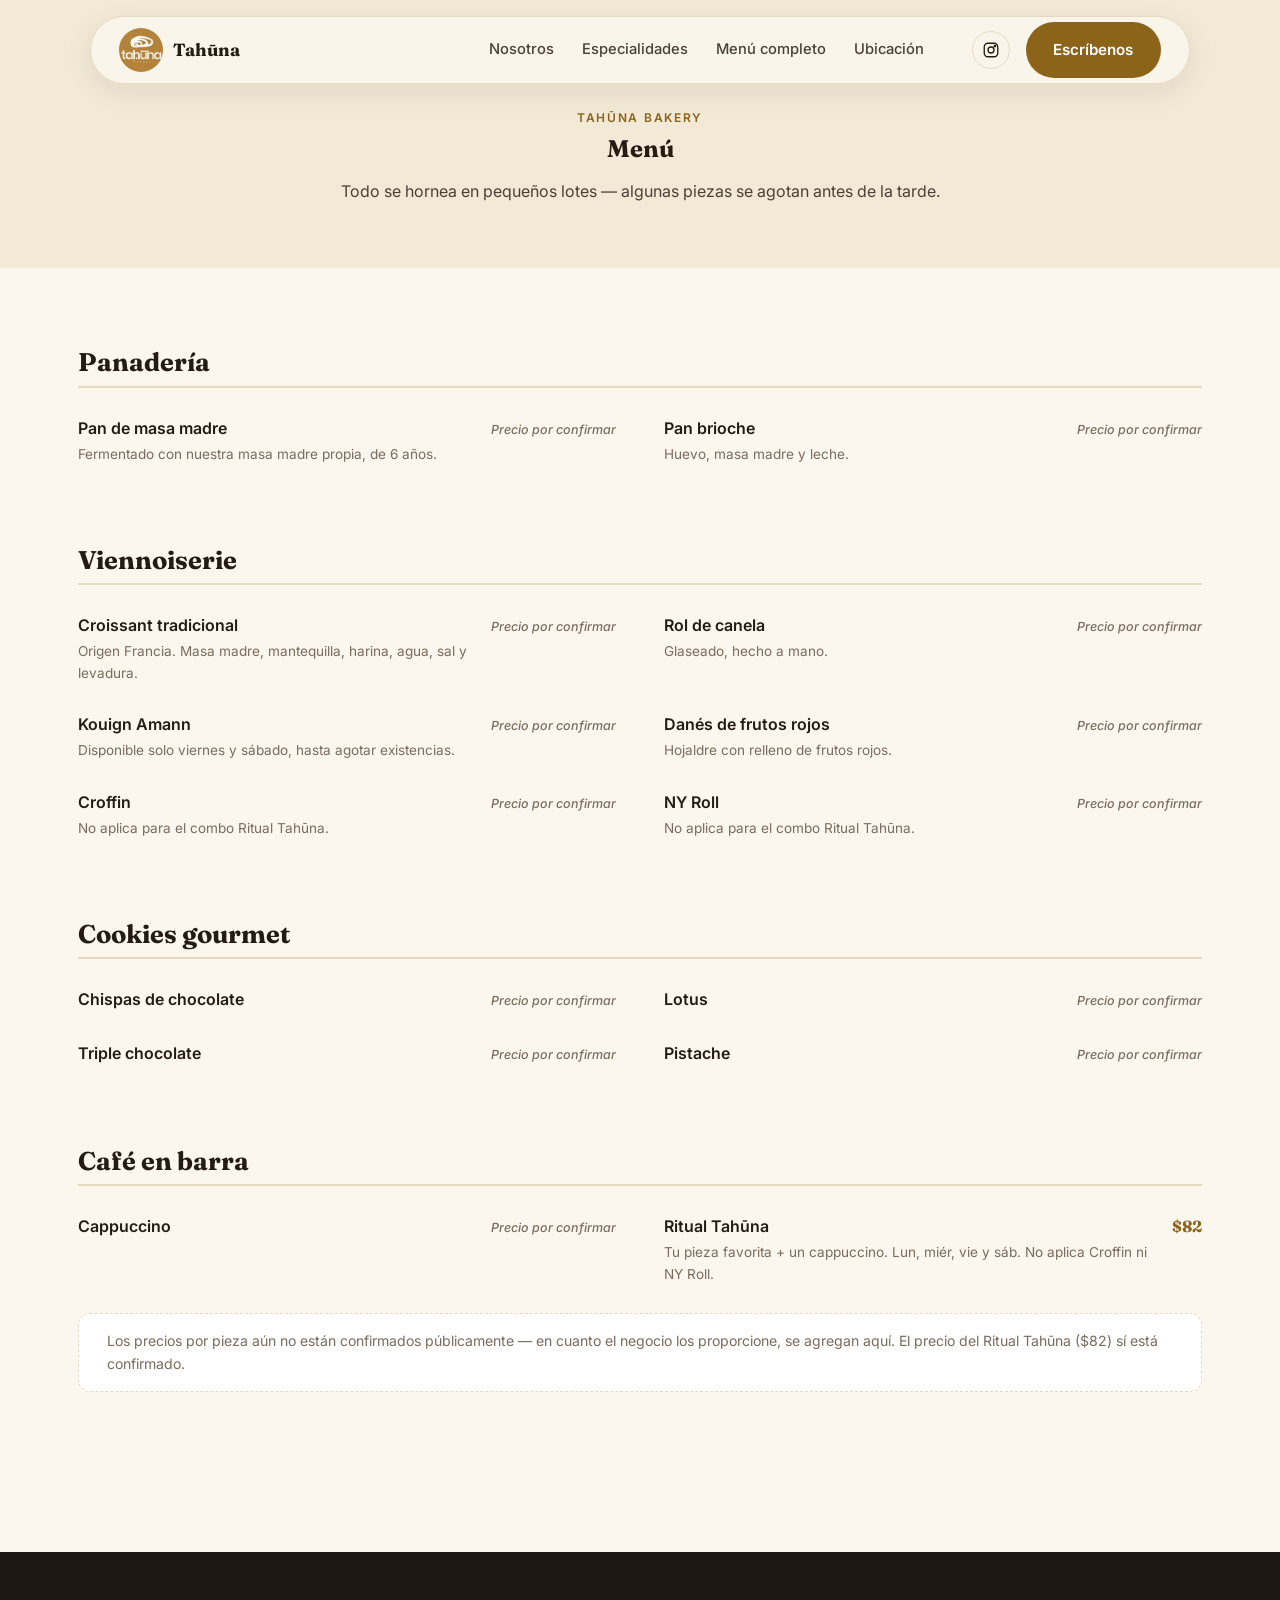
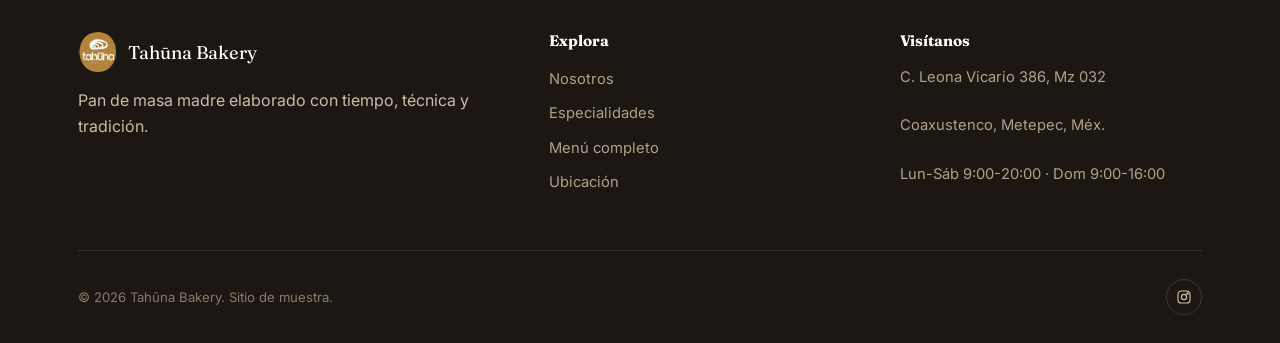
==== menu.html @ 84d8efd6 "Sitio demo de Tahuna Bakery: landing + menú Panadería artesanal en Metepec (@tahuna.panaderia). Cont" ====
<meta charset="UTF-8">
<meta name="viewport" content="width=device-width, initial-scale=1.0">
<title>Menú — Tahūna Bakery</title>

<link rel="preconnect" href="https://fonts.googleapis.com">
<link rel="preconnect" href="https://fonts.gstatic.com" crossorigin>
<link href="https://fonts.googleapis.com/css2?family=Fraunces:ital,wght@0,600;0,700;1,600&family=Inter:wght@400;500;600;700&family=Caveat:wght@600&display=swap" rel="stylesheet">

<meta name="description" content="Menú de Tahūna Bakery en Metepec: pan de masa madre, viennoiserie, cookies gourmet y café en barra. Escríbenos por Instagram para pedidos.">

<link rel="canonical" href="https://tahuna-panaderia.a01771796.workers.dev/menu.html">

<meta property="og:type" content="website">
<meta property="og:site_name" content="Tahūna Bakery">
<meta property="og:title" content="Menú — Tahūna Bakery">
<meta property="og:description" content="Pan de masa madre, viennoiserie, cookies gourmet y café en barra, hechos a mano en Metepec.">
<meta property="og:url" content="https://tahuna-panaderia.a01771796.workers.dev/menu.html">
<meta property="og:image" content="https://tahuna-panaderia.a01771796.workers.dev/images/og-image.jpg">
<meta property="og:image:secure_url" content="https://tahuna-panaderia.a01771796.workers.dev/images/og-image.jpg">
<meta property="og:image:type" content="image/jpeg">
<meta property="og:image:width" content="1200">
<meta property="og:image:height" content="630">
<meta property="og:locale" content="es_MX">

<meta name="twitter:card" content="summary_large_image">
<meta name="twitter:title" content="Menú — Tahūna Bakery">
<meta name="twitter:description" content="Pan de masa madre, viennoiserie, cookies gourmet y café en barra, hechos a mano en Metepec.">
<meta name="twitter:image" content="https://tahuna-panaderia.a01771796.workers.dev/images/og-image.jpg">

<link rel="icon" type="image/png" sizes="32x32" href="images/favicon-32.png">
<link rel="icon" type="image/png" sizes="64x64" href="images/favicon-64.png">
<link rel="apple-touch-icon" sizes="180x180" href="images/favicon-180.png">
<link rel="stylesheet" href="style.css">

<!--
  PENDIENTE: los precios individuales por pieza no están confirmados en el
  Instagram de @tahuna.panaderia (no los publican). El único precio real
  confirmado es el combo "Ritual Tahūna" ($82, pieza + cappuccino, ver post
  fijado / historia destacada). No se inventaron precios individuales — se
  muestran marcados como "Precio por confirmar" hasta que el negocio los
  proporcione.
-->

<body>

  <header class="site-header">
    <div class="container">
      <a href="index.html" class="brand">
        <img src="images/logo.jpg" alt="Tahūna Bakery">
        <span>Tahūna</span>
      </a>

      <nav class="main-nav" id="main-nav">
        <ul class="nav-links">
          <li><a href="index.html#nosotros">Nosotros</a></li>
          <li><a href="index.html#catalogo">Especialidades</a></li>
          <li><a href="menu.html">Menú completo</a></li>
          <li><a href="index.html#ubicacion">Ubicación</a></li>
        </ul>
        <div class="header-actions">
          <a class="social-icon" href="https://www.instagram.com/tahuna.panaderia/" target="_blank" rel="noopener" aria-label="Instagram de Tahūna Bakery">
            <svg viewBox="0 0 24 24" fill="none" stroke="currentColor" stroke-width="1.8"><rect x="3" y="3" width="18" height="18" rx="5"/><circle cx="12" cy="12" r="4"/><circle cx="17.2" cy="6.8" r="1"/></svg>
          </a>
          <a class="btn btn-primary" href="https://ig.me/m/tahuna.panaderia" target="_blank" rel="noopener">Escríbenos</a>
        </div>
      </nav>

      <button class="nav-toggle" id="nav-toggle" aria-expanded="false" aria-controls="main-nav" aria-label="Abrir menú">
        <span></span><span></span><span></span>
      </button>
    </div>
  </header>

  <main>
    <section class="menu-hero">
      <div class="container">
        <span class="eyebrow">Tahūna Bakery</span>
        <h1>Menú</h1>
        <p>Todo se hornea en pequeños lotes — algunas piezas se agotan antes de la tarde.</p>
      </div>
    </section>

    <section>
      <div class="container">

        <div class="menu-category">
          <div class="menu-category-head">
            <h2>Panadería</h2>
          </div>
          <div class="menu-items">
            <div class="menu-item">
              <span class="menu-item-name">Pan de masa madre
                <span class="menu-item-desc">Fermentado con nuestra masa madre propia, de 6 años.</span>
              </span>
              <span class="menu-item-price pending">Precio por confirmar</span>
            </div>
            <div class="menu-item">
              <span class="menu-item-name">Pan brioche
                <span class="menu-item-desc">Huevo, masa madre y leche.</span>
              </span>
              <span class="menu-item-price pending">Precio por confirmar</span>
            </div>
          </div>
        </div>

        <div class="menu-category">
          <div class="menu-category-head">
            <h2>Viennoiserie</h2>
          </div>
          <div class="menu-items">
            <div class="menu-item">
              <span class="menu-item-name">Croissant tradicional
                <span class="menu-item-desc">Origen Francia. Masa madre, mantequilla, harina, agua, sal y levadura.</span>
              </span>
              <span class="menu-item-price pending">Precio por confirmar</span>
            </div>
            <div class="menu-item">
              <span class="menu-item-name">Rol de canela
                <span class="menu-item-desc">Glaseado, hecho a mano.</span>
              </span>
              <span class="menu-item-price pending">Precio por confirmar</span>
            </div>
            <div class="menu-item">
              <span class="menu-item-name">Kouign Amann
                <span class="menu-item-desc">Disponible solo viernes y sábado, hasta agotar existencias.</span>
              </span>
              <span class="menu-item-price pending">Precio por confirmar</span>
            </div>
            <div class="menu-item">
              <span class="menu-item-name">Danés de frutos rojos
                <span class="menu-item-desc">Hojaldre con relleno de frutos rojos.</span>
              </span>
              <span class="menu-item-price pending">Precio por confirmar</span>
            </div>
            <div class="menu-item">
              <span class="menu-item-name">Croffin
                <span class="menu-item-desc">No aplica para el combo Ritual Tahūna.</span>
              </span>
              <span class="menu-item-price pending">Precio por confirmar</span>
            </div>
            <div class="menu-item">
              <span class="menu-item-name">NY Roll
                <span class="menu-item-desc">No aplica para el combo Ritual Tahūna.</span>
              </span>
              <span class="menu-item-price pending">Precio por confirmar</span>
            </div>
          </div>
        </div>

        <div class="menu-category">
          <div class="menu-category-head">
            <h2>Cookies gourmet</h2>
          </div>
          <div class="menu-items">
            <div class="menu-item">
              <span class="menu-item-name">Chispas de chocolate</span>
              <span class="menu-item-price pending">Precio por confirmar</span>
            </div>
            <div class="menu-item">
              <span class="menu-item-name">Lotus</span>
              <span class="menu-item-price pending">Precio por confirmar</span>
            </div>
            <div class="menu-item">
              <span class="menu-item-name">Triple chocolate</span>
              <span class="menu-item-price pending">Precio por confirmar</span>
            </div>
            <div class="menu-item">
              <span class="menu-item-name">Pistache</span>
              <span class="menu-item-price pending">Precio por confirmar</span>
            </div>
          </div>
        </div>

        <div class="menu-category">
          <div class="menu-category-head">
            <h2>Café en barra</h2>
          </div>
          <div class="menu-items">
            <div class="menu-item">
              <span class="menu-item-name">Cappuccino</span>
              <span class="menu-item-price pending">Precio por confirmar</span>
            </div>
            <div class="menu-item">
              <span class="menu-item-name">Ritual Tahūna
                <span class="menu-item-desc">Tu pieza favorita + un cappuccino. Lun, miér, vie y sáb. No aplica Croffin ni NY Roll.</span>
              </span>
              <span class="menu-item-price">$82</span>
            </div>
          </div>
          <p class="menu-callout">Los precios por pieza aún no están confirmados públicamente — en cuanto el negocio los proporcione, se agregan aquí. El precio del Ritual Tahūna ($82) sí está confirmado.</p>
        </div>

      </div>
    </section>
  </main>

  <footer class="site-footer">
    <div class="container">
      <div class="footer-grid">
        <div>
          <div class="footer-brand">
            <img src="images/logo.jpg" alt="Tahūna Bakery">
            <span>Tahūna Bakery</span>
          </div>
          <p>Pan de masa madre elaborado con tiempo, técnica y tradición.</p>
        </div>
        <div class="footer-col">
          <h4>Explora</h4>
          <ul>
            <li><a href="index.html#nosotros">Nosotros</a></li>
            <li><a href="index.html#catalogo">Especialidades</a></li>
            <li><a href="menu.html">Menú completo</a></li>
            <li><a href="index.html#ubicacion">Ubicación</a></li>
          </ul>
        </div>
        <div class="footer-col">
          <h4>Visítanos</h4>
          <ul>
            <li><p>C. Leona Vicario 386, Mz 032</p></li>
            <li><p>Coaxustenco, Metepec, Méx.</p></li>
            <li><p>Lun-Sáb 9:00-20:00 · Dom 9:00-16:00</p></li>
          </ul>
        </div>
      </div>
      <div class="footer-bottom">
        <span>© 2026 Tahūna Bakery. Sitio de muestra.</span>
        <div class="footer-social">
          <a href="https://www.instagram.com/tahuna.panaderia/" target="_blank" rel="noopener" aria-label="Instagram">
            <svg viewBox="0 0 24 24" fill="none" stroke="currentColor" stroke-width="1.8"><rect x="3" y="3" width="18" height="18" rx="5"/><circle cx="12" cy="12" r="4"/><circle cx="17.2" cy="6.8" r="1"/></svg>
          </a>
        </div>
      </div>
    </div>
  </footer>

  <script src="script.js"></script>
</body>
---- style.css ----
/* =========================================================
   Tahūna Bakery — design tokens
   Paleta tomada del logo real (@tahuna.panaderia): dorado mostaza,
   negro cálido, crema. Tipografía redefinida abajo.
   ========================================================= */
:root {
  --color-bg: #fbf7ef;
  --color-panel: #f3e9d7;
  --color-footer: #1c1712;
  --color-border: #e6d9bf;
  --color-heading: #241c14;
  --color-text: #4a4038;
  --color-text-soft: #7a6c5d;
  --color-white: #ffffff;

  --color-accent: #c08a2e;      /* decorativo, iconos, bordes — no usar en texto pequeño */
  --color-accent-dark: #8c6419; /* botones / links — contraste AA sobre claro y sobre blanco */
  --color-accent-soft: #eddcb8;

  --font-display: "Fraunces", "Georgia", serif;
  --font-body: "Inter", system-ui, -apple-system, sans-serif;
  --font-hand: "Caveat", "Segoe Print", cursive;

  --space-xs: 0.5rem;
  --space-sm: 1rem;
  --space-md: 1.75rem;
  --space-lg: 3rem;
  --space-xl: 5rem;

  --content-max: 1180px;
  --radius: 12px;
  --radius-lg: 24px;
  --transition: 0.25s ease;

  --header-gap: 1rem;
  --header-height: 68px;
  --header-clearance: calc(var(--header-height) + var(--header-gap) * 2 + 0.5rem);
}

* { box-sizing: border-box; }
html { scroll-behavior: smooth; }

body {
  margin: 0;
  background: var(--color-bg);
  color: var(--color-text);
  font-family: var(--font-body);
  line-height: 1.6;
  -webkit-font-smoothing: antialiased;
}

img { max-width: 100%; display: block; }

a { color: inherit; text-decoration: none; }

.container {
  max-width: var(--content-max);
  margin: 0 auto;
  padding: 0 var(--space-md);
}

h1, h2, h3, h4 {
  font-family: var(--font-display);
  color: var(--color-heading);
  line-height: 1.15;
  margin: 0 0 var(--space-sm);
}

h2 { font-size: clamp(1.9rem, 3.5vw, 2.6rem); }
h3 { font-size: 1.3rem; }

p { margin: 0 0 var(--space-sm); }

.eyebrow {
  display: inline-block;
  font-family: var(--font-body);
  font-weight: 600;
  letter-spacing: 0.14em;
  text-transform: uppercase;
  font-size: 0.75rem;
  color: var(--color-accent-dark);
  margin-bottom: var(--space-xs);
}

/* Trazo tipo marcador a mano, para resaltar una palabra clave en títulos */
.doodle-word {
  position: relative;
  display: inline-block;
}
.doodle-word::before {
  content: "";
  position: absolute;
  inset: -0.08em -0.18em -0.14em;
  border: 2px solid var(--color-accent);
  border-radius: 58% 42% 52% 48% / 44% 56% 44% 56%;
  transform: rotate(-2deg);
  pointer-events: none;
}

.btn {
  display: inline-flex;
  align-items: center;
  gap: 0.5rem;
  padding: 0.85rem 1.6rem;
  border-radius: 999px;
  font-weight: 600;
  font-size: 0.95rem;
  border: 2px solid transparent;
  cursor: pointer;
  transition: transform var(--transition), background var(--transition), border-color var(--transition), color var(--transition);
  white-space: nowrap;
}
.btn:hover { transform: translateY(-2px); }

.btn-primary {
  background: var(--color-accent-dark);
  color: var(--color-white);
}
.btn-primary:hover { background: #74500f; }

.btn-secondary {
  background: transparent;
  border-color: var(--color-heading);
  color: var(--color-heading);
}
.btn-secondary:hover { background: var(--color-heading); color: var(--color-white); }

.btn-light {
  background: var(--color-white);
  color: var(--color-heading);
}

/* =========================================================
   Header — pill flotante
   ========================================================= */
.site-header {
  position: fixed;
  top: var(--header-gap);
  left: 50%;
  transform: translateX(-50%);
  z-index: 100;
  width: calc(100% - 2rem);
  max-width: 1100px;
  height: var(--header-height);
  background: rgba(251, 247, 239, 0.85);
  backdrop-filter: blur(10px);
  -webkit-backdrop-filter: blur(10px);
  border: 1px solid var(--color-border);
  border-radius: 999px;
  box-shadow: 0 8px 30px rgba(36, 28, 20, 0.08);
}

.site-header .container {
  height: 100%;
  display: flex;
  align-items: center;
  justify-content: space-between;
  gap: var(--space-sm);
}

.brand {
  display: flex;
  align-items: center;
  gap: 0.6rem;
  font-family: var(--font-display);
  font-weight: 700;
  font-size: 1.1rem;
  color: var(--color-heading);
  flex-shrink: 0;
}
.brand img {
  width: 44px;
  height: 44px;
  border-radius: 50%;
  object-fit: cover;
}

.main-nav {
  display: flex;
  align-items: center;
  gap: var(--space-lg);
}
.nav-links {
  display: flex;
  gap: var(--space-md);
  list-style: none;
  margin: 0;
  padding: 0;
}
.nav-links a {
  font-size: 0.92rem;
  font-weight: 500;
  color: var(--color-text);
  transition: color var(--transition);
}
.nav-links a:hover { color: var(--color-accent-dark); }

.header-actions {
  display: flex;
  align-items: center;
  gap: var(--space-sm);
  flex-shrink: 0;
}

.social-icon {
  display: inline-flex;
  align-items: center;
  justify-content: center;
  width: 38px;
  height: 38px;
  border-radius: 50%;
  border: 1px solid var(--color-border);
  color: var(--color-heading);
  transition: background var(--transition), color var(--transition), border-color var(--transition);
}
.social-icon:hover { background: var(--color-heading); color: var(--color-white); border-color: var(--color-heading); }
.social-icon svg { width: 18px; height: 18px; }

.nav-toggle {
  display: none;
  width: 42px;
  height: 42px;
  border-radius: 50%;
  border: 1px solid var(--color-border);
  background: transparent;
  flex-direction: column;
  align-items: center;
  justify-content: center;
  gap: 5px;
  cursor: pointer;
}
.nav-toggle span {
  width: 18px;
  height: 2px;
  background: var(--color-heading);
  border-radius: 2px;
  transition: transform var(--transition), opacity var(--transition);
}
.nav-toggle[aria-expanded="true"] span:nth-child(1) { transform: translateY(7px) rotate(45deg); }
.nav-toggle[aria-expanded="true"] span:nth-child(2) { opacity: 0; }
.nav-toggle[aria-expanded="true"] span:nth-child(3) { transform: translateY(-7px) rotate(-45deg); }

@media (max-width: 860px) {
  .main-nav {
    position: fixed;
    top: calc(var(--header-clearance));
    left: 1rem;
    right: 1rem;
    background: var(--color-bg);
    border: 1px solid var(--color-border);
    border-radius: var(--radius-lg);
    box-shadow: 0 20px 40px rgba(36, 28, 20, 0.15);
    flex-direction: column;
    align-items: stretch;
    padding: var(--space-md);
    gap: var(--space-md);
    opacity: 0;
    visibility: hidden;
    transform: translateY(-8px);
    transition: opacity var(--transition), transform var(--transition), visibility var(--transition);
  }
  .main-nav.is-open {
    opacity: 1;
    visibility: visible;
    transform: translateY(0);
  }
  .nav-links {
    flex-direction: column;
    gap: var(--space-sm);
  }
  .nav-links a { display: block; padding: 0.4rem 0; font-size: 1.05rem; }
  .header-actions { flex-direction: column; align-items: stretch; }
  .header-actions .btn { justify-content: center; }
  .nav-toggle { display: flex; }
}

/* =========================================================
   Hero
   ========================================================= */
.hero {
  position: relative;
  min-height: 92vh;
  display: flex;
  align-items: center;
  padding-top: var(--header-clearance);
  color: var(--color-white);
  overflow: hidden;
  background: var(--color-footer);
}
.hero-bg {
  position: absolute;
  inset: 0;
  width: 100%;
  height: 100%;
  object-fit: cover;
  object-position: center 35%;
  opacity: 0.55;
}
.hero::after {
  content: "";
  position: absolute;
  inset: 0;
  background: linear-gradient(180deg, rgba(20, 15, 10, 0.55) 0%, rgba(20, 15, 10, 0.35) 40%, rgba(20, 15, 10, 0.85) 100%);
}
.hero .container { position: relative; z-index: 2; }
.hero-content { max-width: 620px; padding: var(--space-lg) 0; }
.hero .eyebrow { color: var(--color-accent-soft); }
.hero h1 {
  color: var(--color-white);
  font-size: clamp(2.6rem, 6vw, 4.2rem);
  margin-bottom: var(--space-sm);
}
.hero-tagline {
  font-size: 1.15rem;
  color: #efe6d4;
  max-width: 480px;
  margin-bottom: var(--space-md);
}
.hero-meta {
  display: flex;
  align-items: center;
  gap: 0.5rem;
  font-size: 0.9rem;
  color: #d8c9ac;
  margin-bottom: var(--space-lg);
}
.hero-actions { display: flex; flex-wrap: wrap; gap: var(--space-sm); }

/* =========================================================
   Secciones generales
   ========================================================= */
section { padding: var(--space-xl) 0; }
.section-panel { background: var(--color-panel); }

.section-head {
  max-width: 620px;
  margin: 0 auto var(--space-lg);
  text-align: center;
}
.section-head p { color: var(--color-text-soft); }

/* Nosotros */
.about-grid {
  display: grid;
  grid-template-columns: 1fr 1fr;
  gap: var(--space-xl);
  align-items: center;
}
.about-media { position: relative; }
.about-media img {
  border-radius: var(--radius-lg);
  width: 100%;
  height: 460px;
  object-fit: cover;
  object-position: center 100%;
}
.about-badge {
  position: absolute;
  bottom: -1.25rem;
  left: -1.25rem;
  background: var(--color-white);
  border-radius: var(--radius);
  box-shadow: 0 12px 30px rgba(36, 28, 20, 0.15);
  padding: 1rem 1.4rem;
  max-width: 220px;
  font-family: var(--font-hand);
  font-size: 1.4rem;
  color: var(--color-accent-dark);
  line-height: 1.15;
  transform: rotate(-3deg);
}
.about-copy .lead { font-size: 1.1rem; color: var(--color-heading); }
.about-facts {
  list-style: none;
  margin: var(--space-md) 0 0;
  padding: 0;
  display: grid;
  gap: 0.9rem;
}
.about-facts li {
  display: flex;
  gap: 0.7rem;
  align-items: flex-start;
  font-size: 0.95rem;
  color: var(--color-text);
}
.about-facts svg {
  flex-shrink: 0;
  width: 20px;
  height: 20px;
  color: var(--color-accent-dark);
  margin-top: 2px;
}

/* Catálogo / especialidades */
.catalog-grid {
  display: grid;
  grid-template-columns: repeat(3, 1fr);
  gap: var(--space-md);
}
.catalog-card {
  background: var(--color-white);
  border: 1px solid var(--color-border);
  border-radius: var(--radius-lg);
  overflow: hidden;
  transition: transform var(--transition), box-shadow var(--transition);
}
.catalog-card:hover { transform: translateY(-4px); box-shadow: 0 16px 34px rgba(36, 28, 20, 0.12); }
.catalog-card-media { height: 210px; overflow: hidden; background: var(--color-panel); }
.catalog-card-media img { width: 100%; height: 100%; object-fit: cover; }
.catalog-card-media img.crop-low { object-position: center 100%; }
.catalog-card-media img.crop-top { object-position: center 15%; }
.catalog-card-body { padding: var(--space-md); }
.catalog-card-body h3 { margin-bottom: 0.35rem; }
.catalog-card-body p { color: var(--color-text-soft); font-size: 0.92rem; margin-bottom: 0.5rem; }
.catalog-tag {
  display: inline-block;
  font-size: 0.72rem;
  font-weight: 700;
  letter-spacing: 0.06em;
  text-transform: uppercase;
  color: var(--color-accent-dark);
  background: var(--color-accent-soft);
  padding: 0.25rem 0.6rem;
  border-radius: 999px;
  margin-bottom: 0.6rem;
}

.catalog-cta { text-align: center; margin-top: var(--space-lg); }

/* Ritual callout */
.ritual {
  background: var(--color-footer);
  color: var(--color-white);
  border-radius: var(--radius-lg);
  padding: var(--space-xl) var(--space-lg);
  display: grid;
  grid-template-columns: 1fr auto;
  gap: var(--space-lg);
  align-items: center;
}
.ritual h2 { color: var(--color-white); }
.ritual p { color: #cbbda3; margin-bottom: 0; }
.ritual-price {
  text-align: center;
  background: var(--color-accent);
  color: var(--color-footer);
  border-radius: var(--radius);
  padding: var(--space-md) var(--space-lg);
}
.ritual-price .amount {
  display: block;
  font-family: var(--font-display);
  font-size: 2.6rem;
  font-weight: 700;
  line-height: 1;
}
.ritual-price .label { font-size: 0.85rem; font-weight: 600; text-transform: uppercase; letter-spacing: 0.05em; }

/* Ubicación */
.location-grid {
  display: grid;
  grid-template-columns: repeat(3, 1fr);
  gap: var(--space-md);
  margin-bottom: var(--space-lg);
}
.location-card {
  background: var(--color-white);
  border: 1px solid var(--color-border);
  border-radius: var(--radius-lg);
  padding: var(--space-md);
}
.location-card svg { width: 26px; height: 26px; color: var(--color-accent-dark); margin-bottom: var(--space-xs); }
.location-card h3 { margin-bottom: 0.4rem; font-size: 1.1rem; }
.location-card p { color: var(--color-text-soft); font-size: 0.92rem; margin-bottom: 0.2rem; }

.map-wrap {
  border-radius: var(--radius-lg);
  overflow: hidden;
  border: 1px solid var(--color-border);
}
.map-placeholder {
  height: 340px;
  display: flex;
  align-items: center;
  justify-content: center;
  background: var(--color-panel);
  background-image: radial-gradient(circle at 20% 30%, rgba(192, 138, 46, 0.18), transparent 45%), radial-gradient(circle at 80% 70%, rgba(192, 138, 46, 0.14), transparent 45%);
}
.map-trigger {
  background: var(--color-white);
  border: 1px solid var(--color-border);
  border-radius: 999px;
  padding: 0.9rem 1.6rem;
  font-weight: 600;
  font-size: 0.95rem;
  cursor: pointer;
  display: inline-flex;
  align-items: center;
  gap: 0.5rem;
  box-shadow: 0 10px 24px rgba(36, 28, 20, 0.1);
  transition: transform var(--transition);
}
.map-trigger:hover { transform: translateY(-2px); }
.map-wrap iframe { display: block; width: 100%; }

/* Footer */
.site-footer {
  background: var(--color-footer);
  color: #cbbda3;
  padding: var(--space-xl) 0 var(--space-md);
}
.footer-grid {
  display: grid;
  grid-template-columns: 1.4fr 1fr 1fr;
  gap: var(--space-lg);
  padding-bottom: var(--space-lg);
  border-bottom: 1px solid rgba(255, 255, 255, 0.1);
}
.footer-brand { display: flex; align-items: center; gap: 0.6rem; margin-bottom: var(--space-sm); }
.footer-brand img { width: 40px; height: 40px; border-radius: 50%; }
.footer-brand span { font-family: var(--font-display); font-size: 1.15rem; color: var(--color-white); }
.footer-col h4 { color: var(--color-white); font-size: 0.95rem; margin-bottom: var(--space-sm); }
.footer-col ul { list-style: none; margin: 0; padding: 0; display: grid; gap: 0.55rem; }
.footer-col a, .footer-col p { color: #b0a288; font-size: 0.92rem; }
.footer-col a:hover { color: var(--color-accent); }
.footer-bottom {
  padding-top: var(--space-md);
  display: flex;
  justify-content: space-between;
  align-items: center;
  flex-wrap: wrap;
  gap: 0.5rem;
  font-size: 0.82rem;
  color: #8a7c65;
}
.footer-social { display: flex; gap: 0.7rem; }
.footer-social a {
  width: 36px; height: 36px;
  border-radius: 50%;
  border: 1px solid rgba(255, 255, 255, 0.15);
  display: inline-flex; align-items: center; justify-content: center;
}
.footer-social svg { width: 16px; height: 16px; color: #cbbda3; }
.footer-social a:hover { background: var(--color-accent); border-color: var(--color-accent); }

/* =========================================================
   menu.html — categorías
   ========================================================= */
.menu-hero {
  padding-top: var(--header-clearance);
  padding-bottom: var(--space-lg);
  text-align: center;
  background: var(--color-panel);
}
.menu-category { margin-bottom: var(--space-xl); }
.menu-category-head {
  display: flex;
  align-items: baseline;
  justify-content: space-between;
  gap: var(--space-sm);
  border-bottom: 2px solid var(--color-border);
  padding-bottom: var(--space-xs);
  margin-bottom: var(--space-md);
}
.menu-category-head h2 { margin-bottom: 0; font-size: 1.6rem; }
.menu-category-note { font-size: 0.85rem; color: var(--color-text-soft); }
.menu-items { display: grid; grid-template-columns: 1fr 1fr; gap: var(--space-md) var(--space-lg); }
.menu-item { display: flex; justify-content: space-between; gap: var(--space-sm); align-items: baseline; }
.menu-item-name { font-weight: 600; color: var(--color-heading); }
.menu-item-desc { display: block; font-weight: 400; color: var(--color-text-soft); font-size: 0.85rem; margin-top: 0.15rem; }
.menu-item-price { font-family: var(--font-display); color: var(--color-accent-dark); font-weight: 700; white-space: nowrap; }
.menu-item-price.pending { font-family: var(--font-body); font-weight: 500; font-size: 0.78rem; color: var(--color-text-soft); font-style: italic; }

.menu-callout {
  background: var(--color-white);
  border: 1px dashed var(--color-border);
  border-radius: var(--radius);
  padding: var(--space-sm) var(--space-md);
  font-size: 0.88rem;
  color: var(--color-text-soft);
  margin-top: var(--space-md);
}

/* =========================================================
   Responsive
   ========================================================= */
@media (max-width: 980px) {
  .about-grid { grid-template-columns: 1fr; }
  .about-media img { height: 340px; }
  .catalog-grid { grid-template-columns: repeat(2, 1fr); }
  .location-grid { grid-template-columns: 1fr 1fr; }
  .footer-grid { grid-template-columns: 1fr 1fr; }
  .ritual { grid-template-columns: 1fr; text-align: center; }
}

@media (max-width: 640px) {
  section { padding: var(--space-lg) 0; }
  .catalog-grid { grid-template-columns: 1fr; }
  .location-grid { grid-template-columns: 1fr; }
  .footer-grid { grid-template-columns: 1fr; gap: var(--space-md); }
  .footer-bottom { flex-direction: column; align-items: flex-start; }
  .hero { min-height: 100vh; }
  .hero-actions { flex-direction: column; align-items: stretch; }
  .hero-actions .btn { justify-content: center; }
  .ritual-price { padding: var(--space-md); }
  .ritual-price .amount { font-size: 2.2rem; }
  .menu-items { grid-template-columns: 1fr; }
  .about-badge { position: static; transform: none; margin-top: var(--space-sm); }
}

@media (max-width: 400px) {
  .container { padding: 0 var(--space-sm); }
  .brand span { display: none; }
  h2 { font-size: 1.6rem; }
}
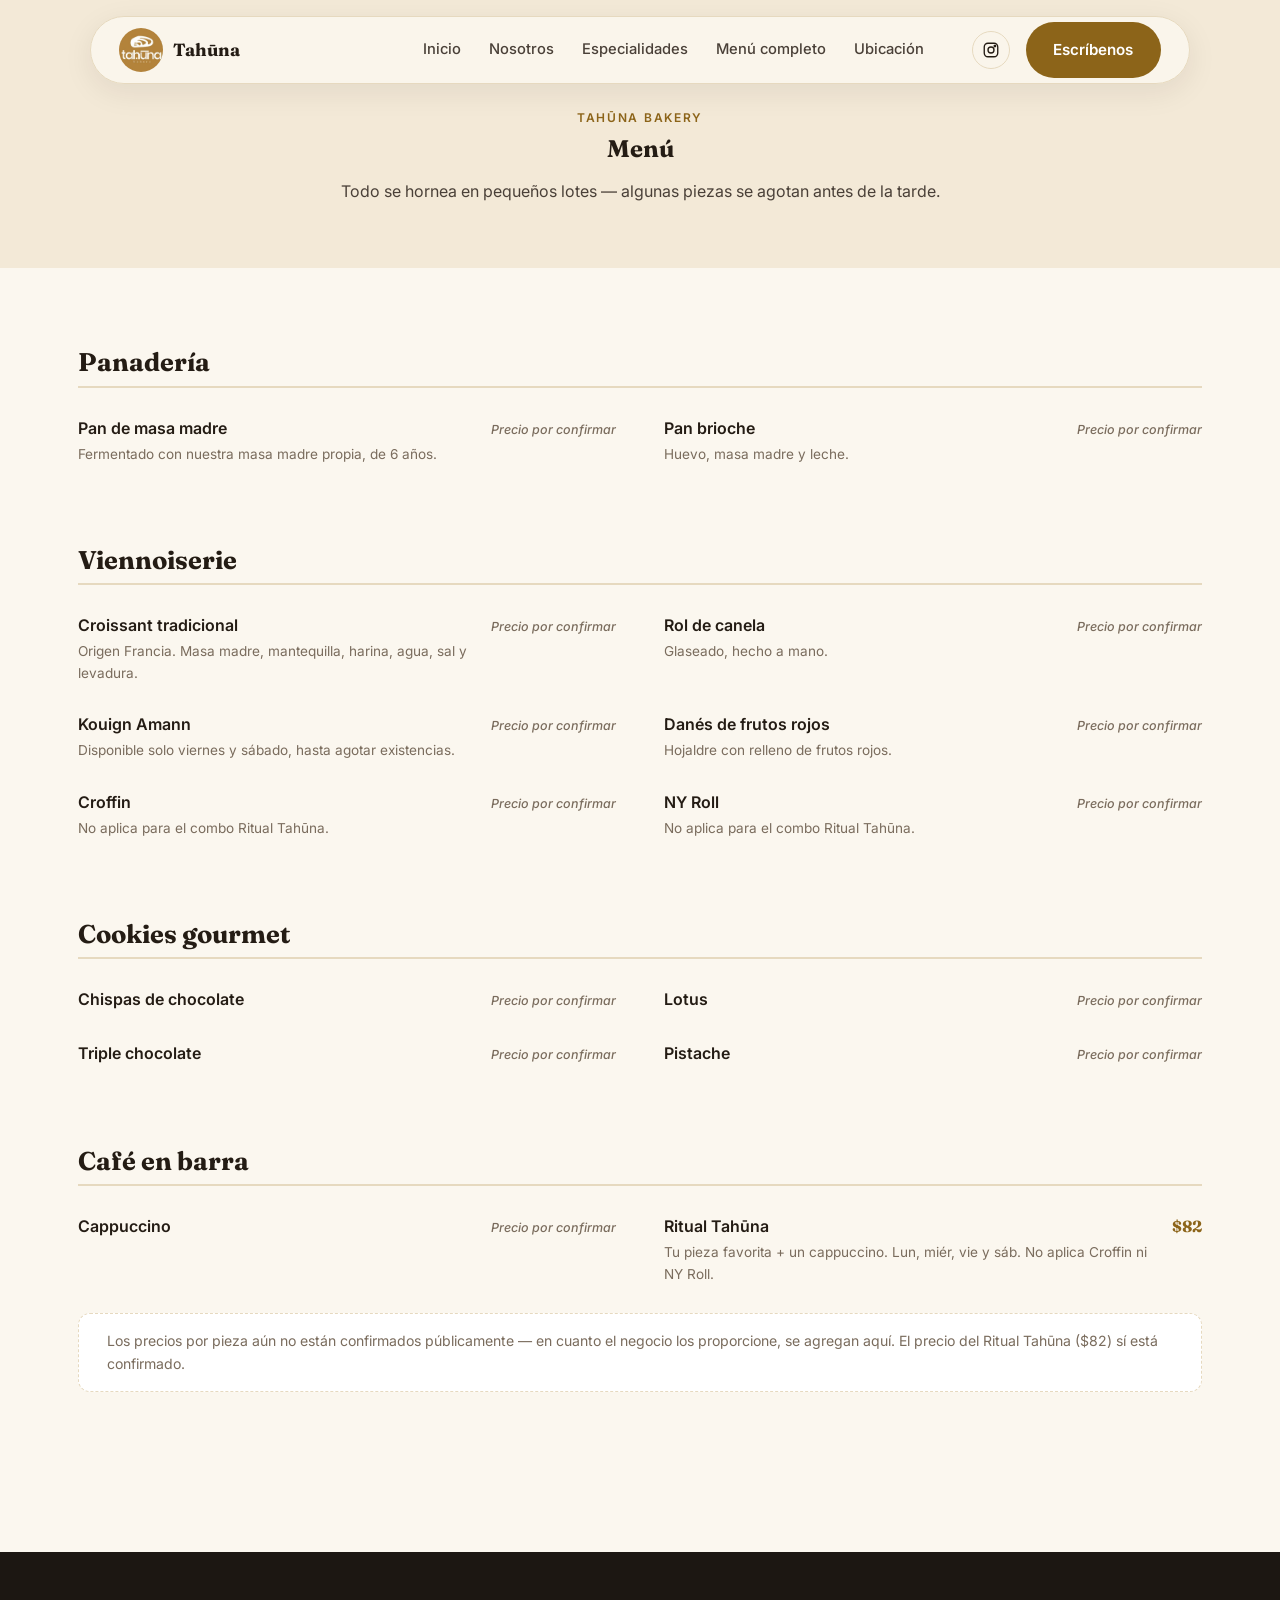
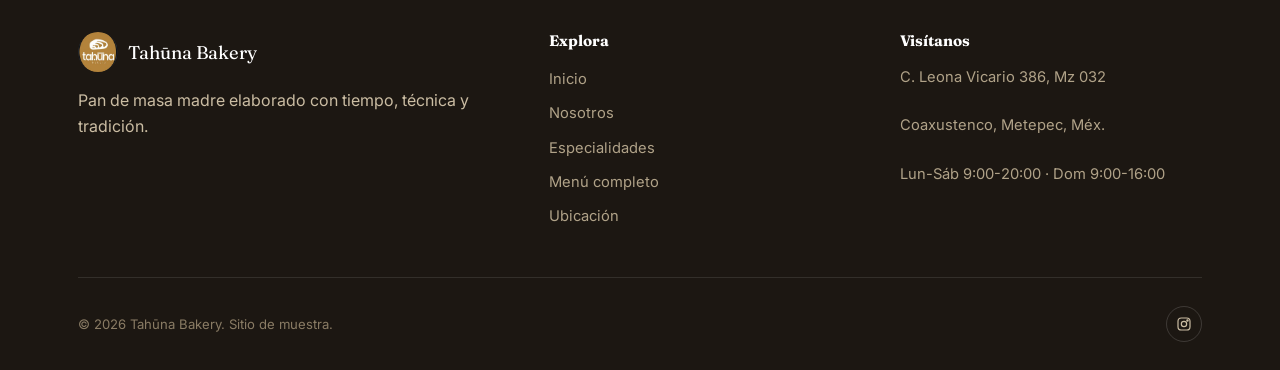
==== commit 4a0a4386: "Corrige nav móvil, botón de Instagram roto y fotos con marca de carrusel - Agrega "Inicio" al nav (d" ====
--- a/menu.html
+++ b/menu.html
@@ -52,6 +52,7 @@
 
       <nav class="main-nav" id="main-nav">
         <ul class="nav-links">
+          <li><a href="index.html#top">Inicio</a></li>
           <li><a href="index.html#nosotros">Nosotros</a></li>
           <li><a href="index.html#catalogo">Especialidades</a></li>
           <li><a href="menu.html">Menú completo</a></li>
@@ -61,7 +62,7 @@
           <a class="social-icon" href="https://www.instagram.com/tahuna.panaderia/" target="_blank" rel="noopener" aria-label="Instagram de Tahūna Bakery">
             <svg viewBox="0 0 24 24" fill="none" stroke="currentColor" stroke-width="1.8"><rect x="3" y="3" width="18" height="18" rx="5"/><circle cx="12" cy="12" r="4"/><circle cx="17.2" cy="6.8" r="1"/></svg>
           </a>
-          <a class="btn btn-primary" href="https://ig.me/m/tahuna.panaderia" target="_blank" rel="noopener">Escríbenos</a>
+          <a class="btn btn-primary" href="https://www.instagram.com/tahuna.panaderia/" target="_blank" rel="noopener">Escríbenos</a>
         </div>
       </nav>
 
@@ -207,6 +208,7 @@
         <div class="footer-col">
           <h4>Explora</h4>
           <ul>
+            <li><a href="index.html#top">Inicio</a></li>
             <li><a href="index.html#nosotros">Nosotros</a></li>
             <li><a href="index.html#catalogo">Especialidades</a></li>
             <li><a href="menu.html">Menú completo</a></li>
--- a/style.css
+++ b/style.css
@@ -352,7 +352,6 @@
   width: 100%;
   height: 460px;
   object-fit: cover;
-  object-position: center 100%;
 }
 .about-badge {
   position: absolute;
@@ -408,8 +407,7 @@
 .catalog-card:hover { transform: translateY(-4px); box-shadow: 0 16px 34px rgba(36, 28, 20, 0.12); }
 .catalog-card-media { height: 210px; overflow: hidden; background: var(--color-panel); }
 .catalog-card-media img { width: 100%; height: 100%; object-fit: cover; }
-.catalog-card-media img.crop-low { object-position: center 100%; }
-.catalog-card-media img.crop-top { object-position: center 15%; }
+.catalog-card-media img.fit-contain { object-fit: contain; padding: 10px; }
 .catalog-card-body { padding: var(--space-md); }
 .catalog-card-body h3 { margin-bottom: 0.35rem; }
 .catalog-card-body p { color: var(--color-text-soft); font-size: 0.92rem; margin-bottom: 0.5rem; }
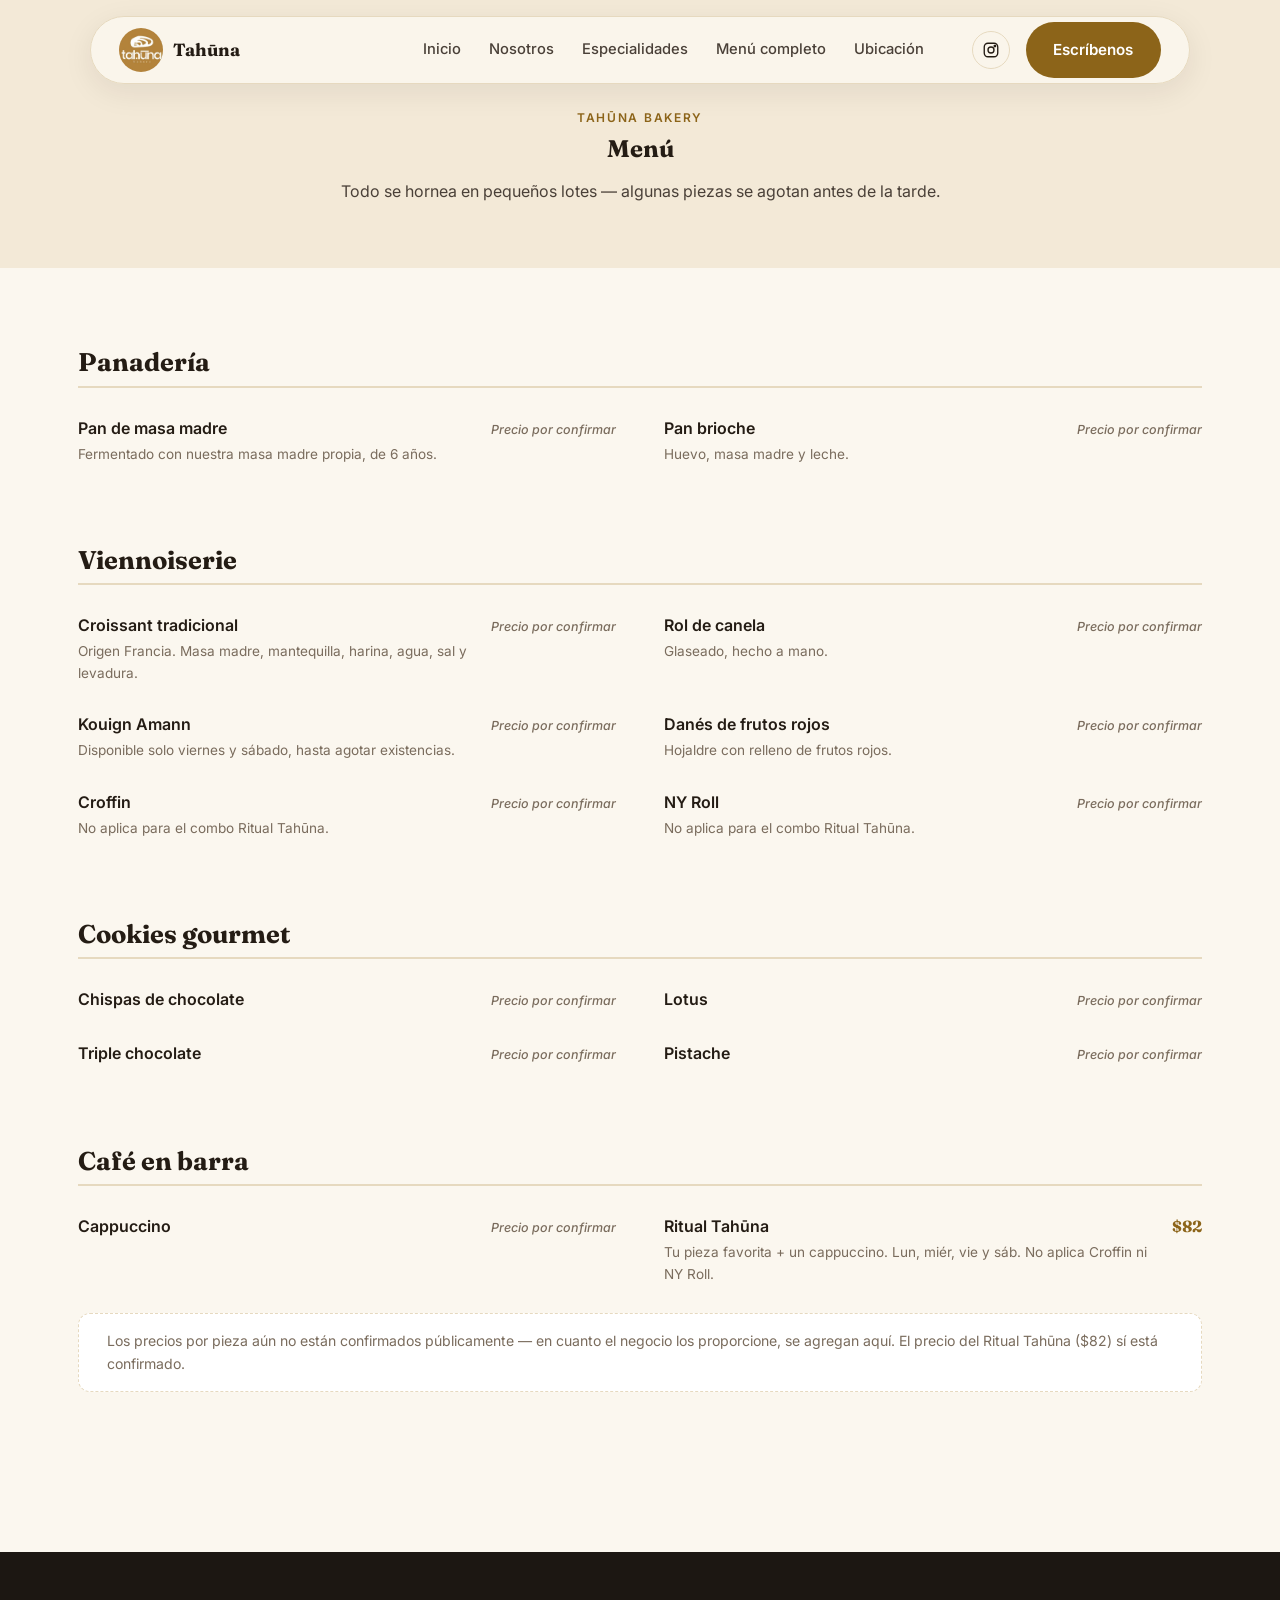
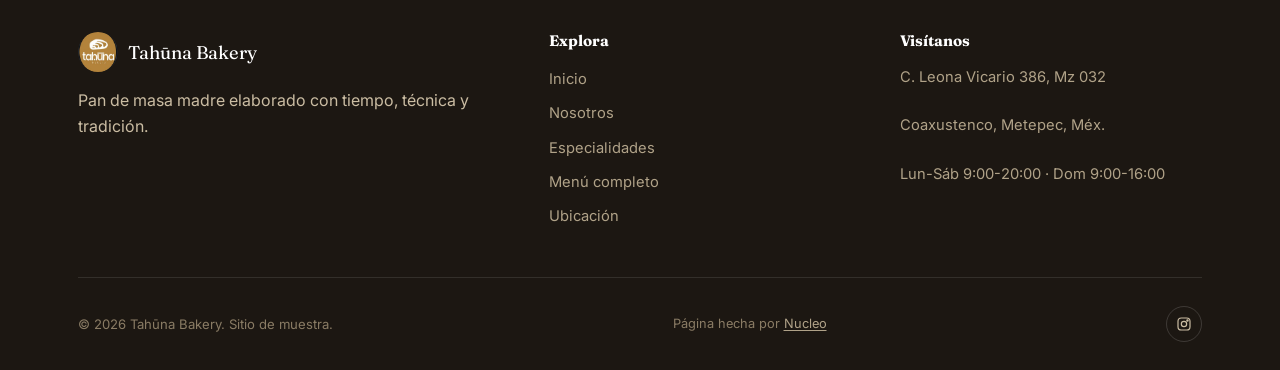
==== commit 290705c4: "Agrega crédito 'Página hecha por Nucleo' en el pie Co-Authored-By: Claude Sonnet 5.5 <noreply@anthro" ====
--- a/menu.html
+++ b/menu.html
@@ -226,6 +226,7 @@
       </div>
       <div class="footer-bottom">
         <span>© 2026 Tahūna Bakery. Sitio de muestra.</span>
+        <span class="footer-credito">Página hecha por <a href="https://nucleoia.com.mx" target="_blank" rel="noopener">Nucleo</a></span>
         <div class="footer-social">
           <a href="https://www.instagram.com/tahuna.panaderia/" target="_blank" rel="noopener" aria-label="Instagram">
             <svg viewBox="0 0 24 24" fill="none" stroke="currentColor" stroke-width="1.8"><rect x="3" y="3" width="18" height="18" rx="5"/><circle cx="12" cy="12" r="4"/><circle cx="17.2" cy="6.8" r="1"/></svg>
--- a/style.css
+++ b/style.css
@@ -612,3 +612,10 @@
   .brand span { display: none; }
   h2 { font-size: 1.6rem; }
 }
+
+/* Crédito de Nucleo: obligatorio en todo sitio (demo o vendido); solo se quita si Luis lo indica para ese cliente. */
+.footer-credito { font-size: 0.8rem; margin-top: 0.5rem; }
+.footer-credito a { color: inherit; text-decoration: underline; text-underline-offset: 2px; }
+.footer-credito a:hover { opacity: 0.8; }
+.footer-bottom .footer-credito { margin: 0; }
+.footer-credito a { color: #b0a288; } /* más claro que el © del pie: pasa contraste AA */
